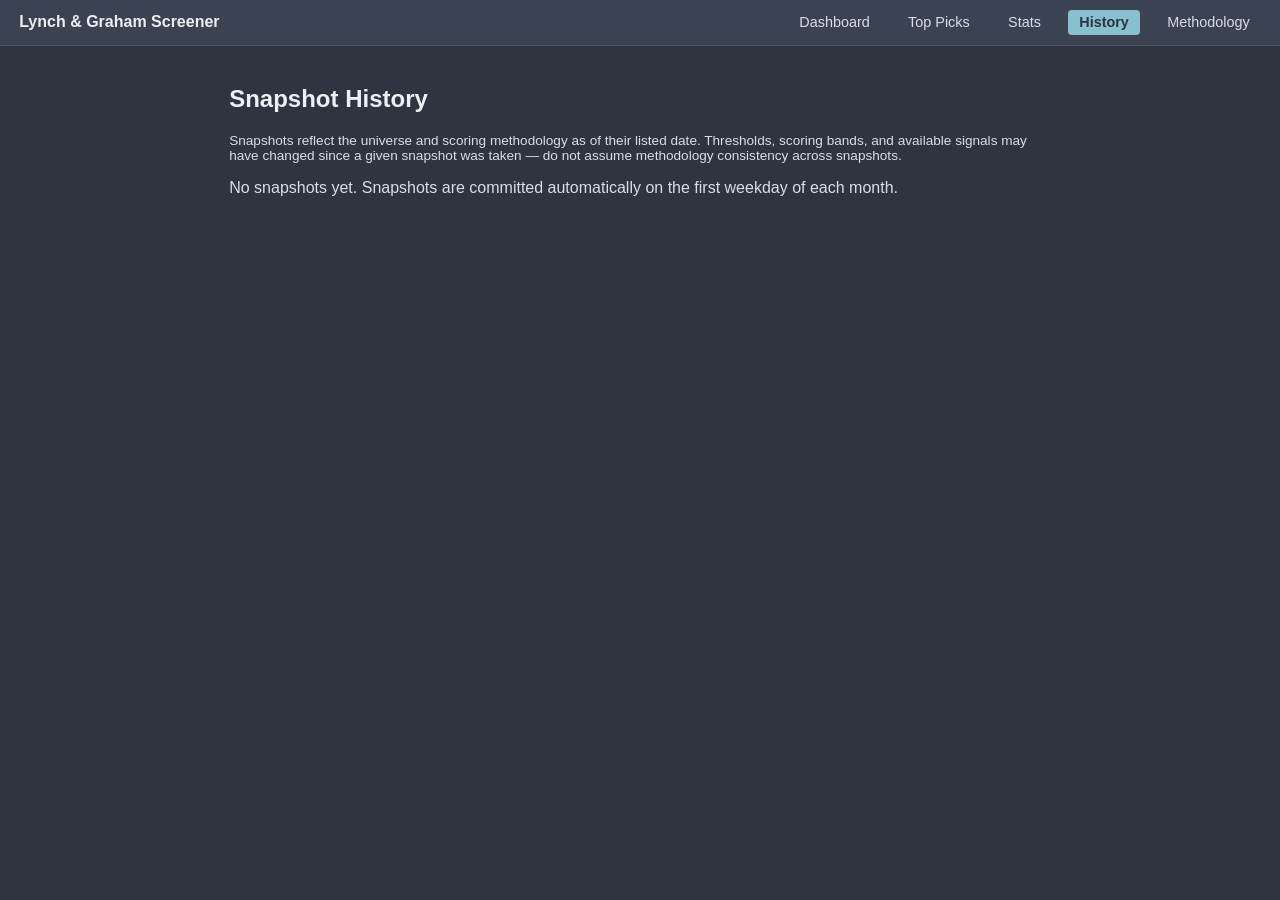
==== docs/history.html @ 5eafa3a8 "feat(07-03): add stats.html + history.html pages, snapshot manifest writer - docs/stats.html: univer" ====
<!DOCTYPE html>
<html lang="en">
<head>
  <meta charset="UTF-8">
  <meta name="viewport" content="width=device-width, initial-scale=1.0">
  <title>History &mdash; Lynch &amp; Graham Screener</title>

  <!-- Google Fonts preconnect -->
  <link rel="preconnect" href="https://fonts.googleapis.com">
  <link rel="preconnect" href="https://fonts.gstatic.com" crossorigin>

  <!-- Project shared CSS (Nord theme, nav, toolbar, card styles) -->
  <link rel="stylesheet" href="style.css">
</head>
<body>

  <!-- ── Site header: title + nav ── -->
  <header class="site-header">
    <span class="site-title">Lynch &amp; Graham Screener</span>
    <nav class="main-nav" aria-label="Site navigation">
    </nav>
  </header>

  <!-- ── History content ── -->
  <main id="history-container" style="max-width:860px;margin:0 auto;padding:1.2rem;"></main>

  <!-- ── Shared primitives (escHtml, buildNav) ── -->
  <script src="app.js"></script>

  <script>
  /* ─────────────────────────────────────────────────────────────────────────
     Lynch & Graham Screener — History page (DATA-01 extension, D-13)
     Dead-simple snapshot list: fetches docs/data/snapshots/index.json and
     renders a dated list of download links. No Tabulator, no charts.
  ───────────────────────────────────────────────────────────────────────── */

  // ── Parse the date out of a "YYYY-MM-DD.json" filename ─────────────────────
  function dateFromFilename(filename) {
    var m = /^(\d{4}-\d{2}-\d{2})\.json$/.exec(filename);
    return m ? m[1] : filename;
  }

  var CAVEAT_HTML =
    '<p style="color:#d8dee9;font-size:0.85rem;">' +
    'Snapshots reflect the universe and scoring methodology as of their listed date. ' +
    'Thresholds, scoring bands, and available signals may have changed since a given ' +
    'snapshot was taken &mdash; do not assume methodology consistency across snapshots.' +
    '</p>';

  function renderHistory(snapshots) {
    var container = document.getElementById("history-container");
    var html = "<h2>Snapshot History</h2>" + CAVEAT_HTML;

    if (!snapshots || snapshots.length === 0) {
      html += '<p style="color:#d8dee9;">No snapshots yet. Snapshots are committed automatically ' +
              "on the first weekday of each month.</p>";
      container.innerHTML = html;
      return;
    }

    // Newest-first for display (manifest itself is stored newest-last).
    var sorted = snapshots.slice().sort().reverse();

    html += '<table class="checklist-table"><thead><tr>' +
      "<th>Date</th><th>Download</th>" +
      "</tr></thead><tbody>";
    for (var i = 0; i < sorted.length; i++) {
      var filename = sorted[i];
      var date = dateFromFilename(filename);
      var href = "data/snapshots/" + encodeURIComponent(filename);
      html += "<tr>" +
        "<td>" + escHtml(date) + "</td>" +
        '<td><a href="' + href + '" download>' + escHtml(filename) + "</a></td>" +
        "</tr>";
    }
    html += "</tbody></table>";

    container.innerHTML = html;
  }

  // ── Data fetch (cache-busted). A missing manifest (404) is expected until
  //    the first first-weekday-of-month Actions run — handled gracefully. ────
  fetch("data/snapshots/index.json?v=" + Date.now())
    .then(function(r) {
      if (!r.ok) throw new Error("HTTP " + r.status + " fetching snapshots manifest");
      return r.json();
    })
    .then(function(data) {
      buildNav("history");
      renderHistory((data && data.snapshots) || []);
    })
    .catch(function(err) {
      buildNav("history");
      renderHistory([]);
      console.warn("History manifest not available yet:", err);
    });
  </script>

</body>
</html>
---- docs/style.css ----
@import url('https://fonts.googleapis.com/css2?family=JetBrains+Mono:wght@400;500&display=swap');

/* ── A: Base / page layout ─────────────────────────────────────────────── */
*, *::before, *::after { box-sizing: border-box; }

body {
  margin: 0;
  background: #2e3440;
  color: #eceff4;
  font-family: -apple-system, BlinkMacSystemFont, "Segoe UI", sans-serif;
}

a { color: #88c0d0; text-decoration: none; }
a:hover { text-decoration: underline; }

/* ── B: Header / nav bar ───────────────────────────────────────────────── */
.site-header {
  display: flex;
  align-items: center;
  gap: 1.5rem;
  padding: 0.6rem 1.2rem;
  background: #3b4252;
  border-bottom: 1px solid #4c566a;
  position: sticky;
  top: 0;
  z-index: 100;
}

.site-title {
  font-size: 1rem;
  font-weight: 600;
  color: #eceff4;
  white-space: nowrap;
  flex-shrink: 0;
}

nav.main-nav {
  display: flex;
  gap: 1rem;
  margin-left: auto;
}

.nav-link {
  padding: 0.3rem 0.7rem;
  border-radius: 4px;
  color: #d8dee9;
  font-size: 0.9rem;
  text-decoration: none;
}
.nav-link:hover { background: #434c5e; text-decoration: none; }
.nav-link.active {
  background: #88c0d0;
  color: #2e3440;
  font-weight: 600;
}

.freshness-badge {
  font-size: 0.78rem;
  color: #d8dee9;
  white-space: nowrap;
  margin-left: 0.5rem;
}

/* ── C: Toolbar ────────────────────────────────────────────────────────── */
.toolbar {
  display: flex;
  flex-wrap: wrap;
  align-items: center;
  gap: 0.6rem;
  padding: 0.6rem 1rem;
  background: #2e3440;
  border-bottom: 1px solid #4c566a;
}

.btn-pill {
  display: inline-flex;
  align-items: center;
  padding: 0.3rem 0.85rem;
  border-radius: 20px;
  border: 1px solid #4c566a;
  background: #3b4252;
  color: #d8dee9;
  font-size: 0.82rem;
  cursor: pointer;
  font-family: inherit;
  transition: background 0.15s;
}
.btn-pill:hover { background: #434c5e; }
.btn-pill.active {
  background: #88c0d0;
  color: #2e3440;
  border-color: #88c0d0;
  font-weight: 600;
}

#ticker-search {
  background: #3b4252;
  color: #eceff4;
  border: 1px solid #4c566a;
  border-radius: 4px;
  padding: 0.3rem 0.6rem;
  font-size: 0.82rem;
  font-family: inherit;
  width: 120px;
  outline: none;
}
#ticker-search:focus { outline: 2px solid #88c0d0; }

.toolbar-separator {
  width: 1px;
  height: 24px;
  background: #4c566a;
  margin: 0 0.2rem;
}

.toolbar-label {
  font-size: 0.78rem;
  color: #d8dee9;
}

/* ── D: Stale-data banner ──────────────────────────────────────────────── */
.stale-banner {
  display: none;
  padding: 0.5rem 1.2rem;
  background: #ebcb8b;
  color: #2e3440;
  font-size: 0.85rem;
  font-weight: 600;
  border-bottom: 2px solid #d08770;
}
.stale-banner.visible { display: block; }

/* ── E: Tabulator Nord overrides ───────────────────────────────────────── */
.tabulator { background-color: #3b4252; border-color: #4c566a; }

.tabulator .tabulator-header {
  background-color: #2e3440;
  border-bottom-color: #4c566a;
}
.tabulator .tabulator-header .tabulator-col {
  background-color: #2e3440;
  border-right-color: #4c566a;
}
.tabulator .tabulator-header .tabulator-col-title { color: #eceff4; }

.tabulator .tabulator-tableholder .tabulator-table { background-color: #3b4252; }

.tabulator .tabulator-row {
  background-color: #3b4252;
  border-bottom: 1px solid #4c566a;
  color: #eceff4;
}
.tabulator .tabulator-row:nth-child(even) { background-color: #434c5e; }
.tabulator .tabulator-row.tabulator-row-even { background-color: #434c5e; }
.tabulator .tabulator-row:hover,
.tabulator .tabulator-row.tabulator-selected { background-color: #4c566a !important; }

.tabulator .tabulator-cell {
  border-right-color: #4c566a;
  color: #eceff4;
  font-family: "JetBrains Mono", monospace;
  font-size: 0.82rem;
  padding: 4px 6px;
}

.tabulator .tabulator-row .tabulator-frozen.tabulator-frozen-left {
  border-right: 2px solid #88c0d0;
}

.tabulator .tabulator-header .tabulator-col .tabulator-header-filter input,
.tabulator .tabulator-header .tabulator-col .tabulator-header-filter select {
  background-color: #2e3440;
  color: #d8dee9;
  border: 1px solid #4c566a;
  border-radius: 3px;
  padding: 2px 4px;
  width: 100%;
}

.tabulator .tabulator-tableholder::-webkit-scrollbar { height: 6px; width: 6px; }
.tabulator .tabulator-tableholder::-webkit-scrollbar-track { background: #2e3440; }
.tabulator .tabulator-tableholder::-webkit-scrollbar-thumb {
  background: #4c566a;
  border-radius: 3px;
}

/* ── F: Table container ────────────────────────────────────────────────── */
#table-container { overflow-y: hidden; height: calc(100vh - 140px); }
#data-table { margin: 0; }

/* ── G: Methodology page ───────────────────────────────────────────────── */
.methodology-content {
  max-width: 860px;
  margin: 0 auto;
  padding: 1.5rem 1.2rem;
}

.tab-list {
  display: flex;
  gap: 0;
  border-bottom: 2px solid #4c566a;
  margin-bottom: 1.5rem;
}

.tab-btn {
  background: none;
  border: none;
  border-bottom: 3px solid transparent;
  color: #d8dee9;
  padding: 0.6rem 1.1rem;
  cursor: pointer;
  font-size: 0.9rem;
  font-family: inherit;
  margin-bottom: -2px;
}
.tab-btn:hover { color: #eceff4; }
.tab-btn.active {
  color: #88c0d0;
  border-bottom-color: #88c0d0;
  font-weight: 600;
}

[role="tabpanel"] { outline: none; }
[role="tabpanel"] h2 { color: #eceff4; font-size: 1.2rem; margin-top: 0; }
[role="tabpanel"] h3 { color: #d8dee9; font-size: 1rem; margin-top: 1.5rem; }
[role="tabpanel"] dl { margin: 0.5rem 0 1rem 0; }
[role="tabpanel"] dt { color: #88c0d0; font-weight: 600; margin-top: 0.8rem; }
[role="tabpanel"] dd { margin: 0.2rem 0 0 1.2rem; color: #d8dee9; }
[role="tabpanel"] code {
  background: #3b4252;
  padding: 1px 5px;
  border-radius: 3px;
  font-family: "JetBrains Mono", monospace;
  font-size: 0.85em;
  color: #88c0d0;
}

.checklist-table { border-collapse: collapse; width: 100%; margin-top: 0.8rem; }
.checklist-table th,
.checklist-table td {
  border: 1px solid #4c566a;
  padding: 0.4rem 0.7rem;
  text-align: left;
  font-size: 0.87rem;
}
.checklist-table th { background: #2e3440; color: #eceff4; }
.checklist-table td { color: #d8dee9; }
.checklist-table tr:nth-child(even) td { background: #434c5e; }

/* ── H: Top Picks page — card / badge / chip styles ───────────────────── */
#top-container {
  max-width: 860px;
  margin: 0 auto;
  padding: 1.2rem;
}

.top-card {
  background: #3b4252;
  border: 1px solid #4c566a;
  border-radius: 6px;
  padding: 12px 16px;
  margin-bottom: 8px;
}

.card-row {
  display: flex;
  flex-wrap: wrap;
  align-items: center;
  gap: 8px;
  margin-bottom: 6px;
}
.card-row:last-child { margin-bottom: 0; }

.card-rank {
  display: inline-block;
  background: #434c5e;
  color: #eceff4;
  font-size: 0.82rem;
  font-family: "JetBrains Mono", monospace;
  padding: 4px 8px;
  border-radius: 4px;
  font-weight: 600;
}

.card-ticker {
  font-size: 0.9rem;
  font-weight: 600;
  color: inherit;
  text-decoration: underline;
}

.card-price {
  font-size: 0.82rem;
  font-family: "JetBrains Mono", monospace;
  color: #d8dee9;
}

.score-badge {
  display: inline-block;
  padding: 4px 8px;
  border-radius: 4px;
  font-weight: 600;
  font-size: 0.82rem;
  font-family: "JetBrains Mono", monospace;
}

.pillar-chip {
  display: inline-block;
  background: #434c5e;
  color: #d8dee9;
  padding: 4px 8px;
  border-radius: 4px;
  font-size: 0.82rem;
  font-family: "JetBrains Mono", monospace;
}

.signal-chip {
  display: inline-block;
  padding: 4px 8px;
  border-radius: 4px;
  font-size: 0.82rem;
  font-weight: 600;
}
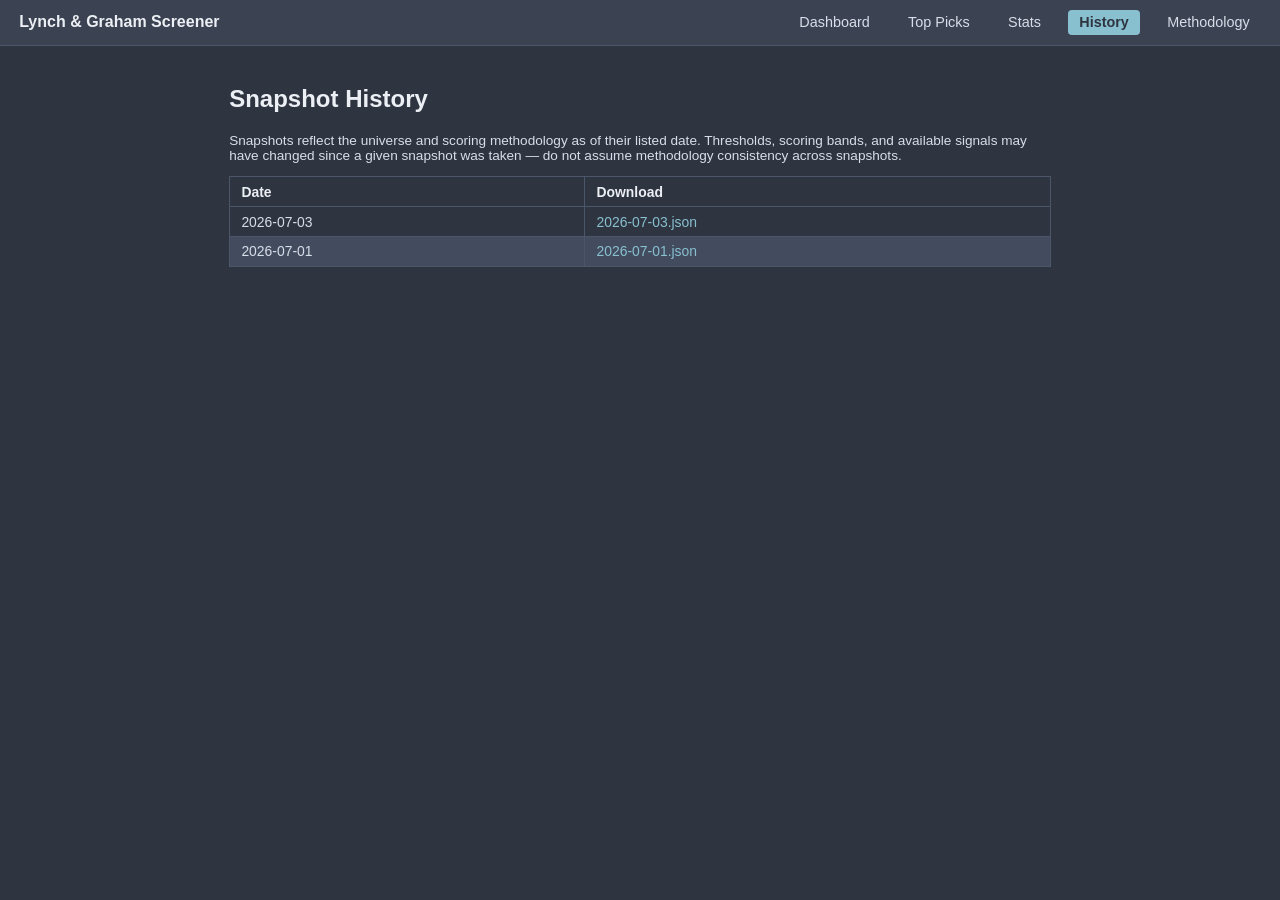
==== commit d36a5035: "feat(dashboard): surface Phase 6/7 columns, fix Yes/No formatting, hide AAA yield - Add Sector, chea" ====
--- a/docs/history.html
+++ b/docs/history.html
@@ -25,7 +25,7 @@
   <main id="history-container" style="max-width:860px;margin:0 auto;padding:1.2rem;"></main>
 
   <!-- ── Shared primitives (escHtml, buildNav) ── -->
-  <script src="app.js"></script>
+  <script src="app.js?v=20260702"></script>
 
   <script>
   /* ─────────────────────────────────────────────────────────────────────────
